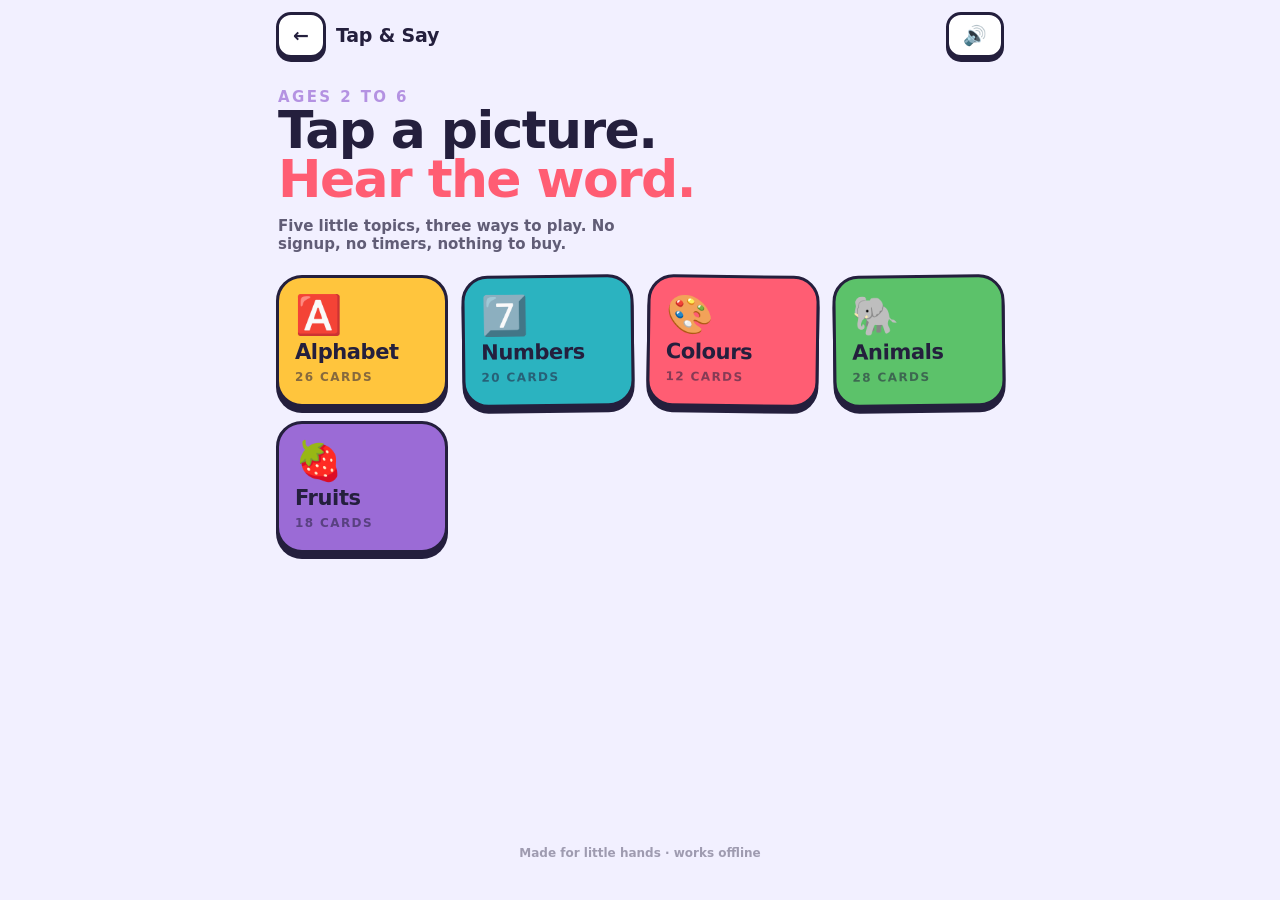
==== index.html @ 36793e50 "Initial commit via Netlify [skip ci]" ====
<!DOCTYPE html>
<html lang="en">
<head>
<meta charset="utf-8">
<meta name="viewport" content="width=device-width, initial-scale=1, viewport-fit=cover, maximum-scale=5">
<meta name="theme-color" content="#F2F0FF">
<title>Tap &amp; Say — first words for little learners</title>
<style>
:root{
  --paper:#F2F0FF;
  --ink:#241F3D;
  --marigold:#FFC53D;
  --berry:#FF5D73;
  --sea:#2BB3C0;
  --leaf:#5CC26A;
  --plum:#9B6BD6;
  --card:#FFFFFF;
  --edge:rgba(36,31,61,.14);
  --lift:0 6px 0 var(--ink);
  --lift-sm:0 4px 0 var(--ink);
  --r:22px;
  --font:ui-rounded,"SF Pro Rounded","Nunito","Varela Round",system-ui,-apple-system,"Segoe UI",Roboto,sans-serif;
}
*{box-sizing:border-box;-webkit-tap-highlight-color:transparent}
html,body{margin:0;height:100%}
body{
  background:var(--paper);
  color:var(--ink);
  font-family:var(--font);
  font-weight:700;
  overscroll-behavior-y:contain;
  -webkit-text-size-adjust:100%;
}
button{font:inherit;color:inherit;border:none;background:none;cursor:pointer;touch-action:manipulation}
:focus-visible{outline:4px solid var(--sea);outline-offset:3px;border-radius:8px}

/* ---------- shell ---------- */
.app{
  max-width:760px;margin:0 auto;
  min-height:100%;
  padding:0 16px calc(28px + env(safe-area-inset-bottom));
  display:flex;flex-direction:column;
}
.bar{
  position:sticky;top:0;z-index:20;
  display:flex;align-items:center;gap:10px;
  padding:calc(12px + env(safe-area-inset-top)) 0 12px;
  background:linear-gradient(var(--paper) 72%,rgba(242,240,255,0));
}
.bar h1{
  flex:1;margin:0;font-size:19px;letter-spacing:-.2px;font-weight:800;
  white-space:nowrap;overflow:hidden;text-overflow:ellipsis;
}
.chip{
  min-width:46px;height:46px;padding:0 14px;
  border-radius:15px;background:var(--card);
  border:3px solid var(--ink);box-shadow:var(--lift-sm);
  display:grid;place-items:center;font-size:19px;font-weight:800;
  transition:transform .08s,box-shadow .08s;
}
.chip:active{transform:translateY(4px);box-shadow:0 0 0 var(--ink)}
.chip[aria-pressed="false"]{opacity:.45}

/* ---------- home ---------- */
.hero{padding:6px 2px 22px}
.eyebrow{
  font-size:12px;letter-spacing:2.4px;text-transform:uppercase;
  font-weight:800;color:var(--plum);margin:0 0 8px;
}
.hero h2{
  margin:0;font-size:clamp(34px,10vw,52px);line-height:.95;
  letter-spacing:-1.6px;font-weight:900;
}
.hero h2 em{font-style:normal;color:var(--berry)}
.hero p{margin:12px 0 0;font-weight:600;font-size:15px;opacity:.7;max-width:34ch}

.tiles{display:grid;gap:14px;grid-template-columns:repeat(auto-fit,minmax(150px,1fr))}
.tile{
  position:relative;border-radius:26px;padding:18px 16px 16px;
  border:3px solid var(--ink);box-shadow:var(--lift);
  display:flex;flex-direction:column;gap:6px;align-items:flex-start;
  text-align:left;transition:transform .1s,box-shadow .1s;
  min-height:132px;
}
.tile:active{transform:translateY(6px);box-shadow:0 0 0 var(--ink)}
.tile .glyph{font-size:38px;line-height:1}
.tile .name{font-size:21px;font-weight:900;letter-spacing:-.4px}
.tile .count{font-size:12px;font-weight:800;letter-spacing:1.4px;text-transform:uppercase;opacity:.55}
.tile:nth-child(5n+1){background:var(--marigold)}
.tile:nth-child(5n+2){background:var(--sea)}
.tile:nth-child(5n+3){background:var(--berry)}
.tile:nth-child(5n+4){background:var(--leaf)}
.tile:nth-child(5n+5){background:var(--plum)}
.tile:nth-child(2n){transform:rotate(-.7deg)}
.tile:nth-child(3n){transform:rotate(.8deg)}
.tile:nth-child(2n):active,.tile:nth-child(3n):active{transform:translateY(6px)}

/* ---------- modes ---------- */
.modes{
  display:grid;grid-template-columns:repeat(3,1fr);gap:8px;
  background:var(--card);border:3px solid var(--ink);border-radius:19px;
  padding:6px;margin-bottom:18px;box-shadow:var(--lift-sm);
}
.mode{padding:11px 4px;border-radius:13px;font-size:15px;font-weight:800}
.mode[aria-selected="true"]{background:var(--ink);color:var(--paper)}

/* ---------- cards ---------- */
.grid{display:grid;gap:12px;grid-template-columns:repeat(auto-fill,minmax(104px,1fr))}
.card{
  background:var(--card);border:3px solid var(--ink);border-radius:var(--r);
  box-shadow:var(--lift-sm);padding:14px 8px 11px;
  display:flex;flex-direction:column;align-items:center;gap:6px;
  transition:transform .1s,box-shadow .1s;
}
.card:active{transform:translateY(4px);box-shadow:0 0 0 var(--ink)}
.card .glyph{font-size:clamp(38px,11vw,46px);line-height:1.05}
.card .label{font-size:15px;font-weight:800;letter-spacing:-.2px}
.card .sub{font-size:11px;font-weight:800;letter-spacing:1.2px;text-transform:uppercase;opacity:.5}
.swatch{width:56px;height:56px;border-radius:50%;border:3px solid var(--ink)}
.dots{display:flex;flex-wrap:wrap;gap:3px;justify-content:center;max-width:74px;min-height:12px}
.dots i{width:9px;height:9px;border-radius:50%;background:var(--berry);display:block}
.pop{animation:pop .34s ease}
@keyframes pop{0%{transform:scale(1)}40%{transform:scale(1.14)}100%{transform:scale(1)}}

/* ---------- shuffle ---------- */
.stage{display:flex;flex-direction:column;align-items:center;gap:18px;padding-top:6px}
.big{
  width:100%;max-width:380px;aspect-ratio:1/1;
  background:var(--card);border:4px solid var(--ink);border-radius:34px;
  box-shadow:0 9px 0 var(--ink);
  display:flex;flex-direction:column;align-items:center;justify-content:center;gap:10px;
  transition:transform .1s,box-shadow .1s;
}
.big:active{transform:translateY(7px);box-shadow:0 2px 0 var(--ink)}
.big .glyph{font-size:clamp(84px,30vw,140px);line-height:1}
.big .label{font-size:clamp(30px,9vw,42px);font-weight:900;letter-spacing:-1px}
.big .sub{font-size:13px;font-weight:800;letter-spacing:2px;text-transform:uppercase;opacity:.5}
.big .swatch{width:clamp(96px,28vw,140px);height:clamp(96px,28vw,140px)}
.deal{animation:deal .32s cubic-bezier(.2,.9,.3,1.2)}
@keyframes deal{0%{transform:translateY(16px) rotate(-3deg);opacity:0}100%{transform:none;opacity:1}}
.next{
  background:var(--marigold);border:3px solid var(--ink);border-radius:18px;
  box-shadow:var(--lift);padding:15px 34px;font-size:19px;font-weight:900;
  transition:transform .1s,box-shadow .1s;
}
.next:active{transform:translateY(6px);box-shadow:0 0 0 var(--ink)}

/* ---------- listen ---------- */
.prompt{
  width:100%;background:var(--ink);color:var(--paper);
  border-radius:24px;padding:20px 18px;text-align:center;margin-bottom:16px;
}
.prompt .q{font-size:13px;letter-spacing:2px;text-transform:uppercase;opacity:.6;margin:0 0 12px}
.replay{
  background:var(--marigold);color:var(--ink);border-radius:16px;
  padding:13px 26px;font-size:18px;font-weight:900;border:3px solid var(--paper);
}
.replay:active{transform:translateY(3px)}
.streak{margin:14px 0 0;font-size:14px;font-weight:800;text-align:center;opacity:.65}
.right{background:var(--leaf);animation:pop .34s ease}
.wrong{animation:shake .34s}
@keyframes shake{0%,100%{transform:none}25%{transform:translateX(-7px)}75%{transform:translateX(7px)}}

.foot{margin-top:auto;padding-top:26px;text-align:center;font-size:12px;font-weight:700;opacity:.4}
@media (prefers-reduced-motion:reduce){*{animation:none!important;transition:none!important}}
</style>
</head>
<body>
<div class="app">
  <header class="bar">
    <button class="chip" id="back" hidden aria-label="Back to topics">←</button>
    <h1 id="title">Tap &amp; Say</h1>
    <button class="chip" id="sound" aria-pressed="true" aria-label="Turn sound off">🔊</button>
  </header>
  <main id="view"></main>
  <p class="foot">Made for little hands · works offline</p>
</div>

<script>
const DATA = {
  letters:{name:"Alphabet",glyph:"🅰️",items:"A Apple 🍎,B Ball ⚽,C Cat 🐱,D Dog 🐶,E Elephant 🐘,F Fish 🐟,G Grapes 🍇,H Hat 🎩,I Igloo 🛖,J Jug 🫗,K Kite 🪁,L Lion 🦁,M Moon 🌙,N Nest 🪺,O Orange 🍊,P Pig 🐷,Q Queen 👑,R Rainbow 🌈,S Sun ☀️,T Tree 🌳,U Umbrella ☂️,V Violin 🎻,W Watermelon 🍉,X Xylophone 🎹,Y Yarn 🧶,Z Zebra 🦓".split(",").map(s=>{const[l,w,g]=s.split(" ");return{label:l,sub:w,glyph:g,say:l+", "+w}})},
  numbers:{name:"Numbers",glyph:"7️⃣",items:"one,two,three,four,five,six,seven,eight,nine,ten,eleven,twelve,thirteen,fourteen,fifteen,sixteen,seventeen,eighteen,nineteen,twenty".split(",").map((w,i)=>({label:String(i+1),sub:w,say:w,dots:i<10?i+1:0}))},
  colors:{name:"Colours",glyph:"🎨",items:[["Red","#F03E3E"],["Blue","#2F6BED"],["Yellow","#FFD43B"],["Green","#40B865"],["Orange","#FF8A28"],["Purple","#9B5DE5"],["Pink","#FF7EB6"],["Brown","#96603C"],["Black","#20202A"],["White","#FFFFFF"],["Grey","#9AA0AE"],["Gold","#D4A017"]].map(([n,c])=>({label:n,say:n,color:c}))},
  animals:{name:"Animals",glyph:"🐘",items:"Cat 🐱,Dog 🐶,Cow 🐮,Horse 🐴,Sheep 🐑,Pig 🐷,Chicken 🐔,Duck 🦆,Rabbit 🐰,Mouse 🐭,Elephant 🐘,Lion 🦁,Tiger 🐯,Monkey 🐵,Bear 🐻,Panda 🐼,Giraffe 🦒,Zebra 🦓,Frog 🐸,Turtle 🐢,Fish 🐟,Whale 🐳,Owl 🦉,Penguin 🐧,Bee 🐝,Butterfly 🦋,Snake 🐍,Fox 🦊".split(",").map(s=>{const[n,g]=s.split(" ");return{label:n,glyph:g,say:n}})},
  fruits:{name:"Fruits",glyph:"🍓",items:"Apple 🍎,Banana 🍌,Orange 🍊,Grapes 🍇,Strawberry 🍓,Watermelon 🍉,Pineapple 🍍,Mango 🥭,Peach 🍑,Pear 🍐,Cherry 🍒,Lemon 🍋,Kiwi 🥝,Coconut 🥥,Avocado 🥑,Blueberry 🫐,Tomato 🍅,Melon 🍈".split(",").map(s=>{const[n,g]=s.split(" ");return{label:n,glyph:g,say:n}})}
};
const PRAISE=["Yes!","Well done!","Great job!","That's right!","Perfect!"];

let state={cat:null,mode:"learn",item:null,options:[],streak:0,sound:true};
const view=document.getElementById("view");
const title=document.getElementById("title");
const backBtn=document.getElementById("back");
const soundBtn=document.getElementById("sound");

/* ---------- speech ---------- */
let voice=null;
function pickVoice(){
  const v=speechSynthesis.getVoices().filter(x=>x.lang.startsWith("en"));
  voice=v.find(x=>/female|samantha|karen|zira|google us/i.test(x.name))||v.find(x=>x.localService)||v[0]||null;
}
if("speechSynthesis" in window){pickVoice();speechSynthesis.onvoiceschanged=pickVoice;}
function say(text,rate){
  if(!state.sound||!("speechSynthesis" in window))return;
  speechSynthesis.cancel();
  const u=new SpeechSynthesisUtterance(text);
  u.rate=rate||.82;u.pitch=1.12;u.volume=1;
  if(voice){u.voice=voice;u.lang=voice.lang;}else{u.lang="en-US";}
  speechSynthesis.speak(u);
}
soundBtn.onclick=()=>{
  state.sound=!state.sound;
  soundBtn.setAttribute("aria-pressed",state.sound);
  soundBtn.textContent=state.sound?"🔊":"🔇";
  soundBtn.setAttribute("aria-label",state.sound?"Turn sound off":"Turn sound on");
  if(state.sound)say("Sound on");else speechSynthesis.cancel();
};
backBtn.onclick=()=>{state.cat=null;state.mode="learn";render();};

/* ---------- card builders ---------- */
function face(item,big){
  if(item.color){
    return '<span class="swatch" style="background:'+item.color+'"></span>';
  }
  if(item.dots!==undefined){
    let d='<span class="glyph">'+item.label+'</span>';
    if(item.dots)d+='<span class="dots">'+'<i></i>'.repeat(item.dots)+'</span>';
    return d;
  }
  return '<span class="glyph">'+item.glyph+'</span>'+(big?'':'');
}
function cardHTML(item,i,cls){
  return '<button class="card '+(cls||'')+'" data-i="'+i+'" aria-label="'+item.say+'">'+
    face(item)+
    '<span class="label">'+item.label+'</span>'+
    (item.sub?'<span class="sub">'+item.sub+'</span>':'')+
  '</button>';
}
const rand=n=>Math.floor(Math.random()*n);
const shuffle=a=>a.map(v=>[Math.random(),v]).sort((x,y)=>x[0]-y[0]).map(p=>p[1]);

/* ---------- views ---------- */
function render(){
  if(!state.cat)return home();
  const cat=DATA[state.cat];
  title.textContent=cat.name;
  backBtn.hidden=false;
  let html='<div class="modes" role="tablist">';
  [["learn","Learn"],["shuffle","Shuffle"],["listen","Listen"]].forEach(([k,l])=>{
    html+='<button class="mode" role="tab" data-mode="'+k+'" aria-selected="'+(state.mode===k)+'">'+l+'</button>';
  });
  html+='</div><div id="panel"></div>';
  view.innerHTML=html;
  view.querySelectorAll(".mode").forEach(b=>b.onclick=()=>{state.mode=b.dataset.mode;render();});
  ({learn:learnView,shuffle:shuffleView,listen:listenView})[state.mode]();
}

function home(){
  title.textContent="Tap & Say";
  backBtn.hidden=true;
  let html='<section class="hero"><p class="eyebrow">Ages 2 to 6</p>'+
    '<h2>Tap a picture.<br><em>Hear the word.</em></h2>'+
    '<p>Five little topics, three ways to play. No signup, no timers, nothing to buy.</p></section>'+
    '<div class="tiles">';
  Object.keys(DATA).forEach(k=>{
    const c=DATA[k];
    html+='<button class="tile" data-cat="'+k+'"><span class="glyph">'+c.glyph+'</span>'+
      '<span class="name">'+c.name+'</span>'+
      '<span class="count">'+c.items.length+' cards</span></button>';
  });
  view.innerHTML=html+'</div>';
  view.querySelectorAll(".tile").forEach(b=>b.onclick=()=>{
    state.cat=b.dataset.cat;state.mode="learn";state.streak=0;
    say(DATA[state.cat].name);render();
  });
}

function learnView(){
  const items=DATA[state.cat].items;
  const p=document.getElementById("panel");
  p.innerHTML='<div class="grid">'+items.map((it,i)=>cardHTML(it,i)).join("")+'</div>';
  p.querySelectorAll(".card").forEach(b=>b.onclick=()=>{
    const it=items[b.dataset.i];
    say(it.say);
    b.classList.remove("pop");void b.offsetWidth;b.classList.add("pop");
  });
}

function shuffleView(){
  const items=DATA[state.cat].items;
  const p=document.getElementById("panel");
  p.innerHTML='<div class="stage"><button class="big" id="bigcard"></button>'+
    '<button class="next" id="nextbtn">Next →</button></div>';
  const card=document.getElementById("bigcard");
  function draw(speak){
    let it;do{it=items[rand(items.length)]}while(items.length>1&&it===state.item);
    state.item=it;
    card.innerHTML=face(it,true)+'<span class="label">'+it.label+'</span>'+
      (it.sub?'<span class="sub">'+it.sub+'</span>':'');
    card.setAttribute("aria-label",it.say);
    card.classList.remove("deal");void card.offsetWidth;card.classList.add("deal");
    if(speak)say(it.say);
  }
  card.onclick=()=>say(state.item.say);
  document.getElementById("nextbtn").onclick=()=>draw(true);
  draw(false);
}

function listenView(){
  const items=DATA[state.cat].items;
  const p=document.getElementById("panel");
  p.innerHTML='<div class="prompt"><p class="q">Which one is it?</p>'+
    '<button class="replay" id="replay">🔊 Say it again</button></div>'+
    '<div class="grid" id="opts"></div>'+
    '<p class="streak" id="streak"></p>';
  const opts=document.getElementById("opts");
  const streakEl=document.getElementById("streak");
  let target=null,locked=false;

  function round(){
    locked=false;
    const pool=shuffle(items.slice()).slice(0,Math.min(4,items.length));
    target=pool[rand(pool.length)];
    opts.innerHTML=pool.map((it,i)=>cardHTML(it,i)).join("");
    opts.querySelectorAll(".card").forEach((b,i)=>b.onclick=()=>choose(pool[i],b));
    streakEl.textContent=state.streak?"⭐ "+state.streak+" in a row":"";
    setTimeout(()=>say(target.say),260);
  }
  function choose(it,btn){
    if(locked)return;
    if(it===target){
      locked=true;state.streak++;
      btn.classList.add("right");
      say(PRAISE[rand(PRAISE.length)],1);
      setTimeout(round,1100);
    }else{
      state.streak=0;streakEl.textContent="";
      btn.classList.remove("wrong");void btn.offsetWidth;btn.classList.add("wrong");
      setTimeout(()=>say(target.say),340);
    }
  }
  document.getElementById("replay").onclick=()=>say(target.say);
  round();
}

render();
</script>
</body>
</html>
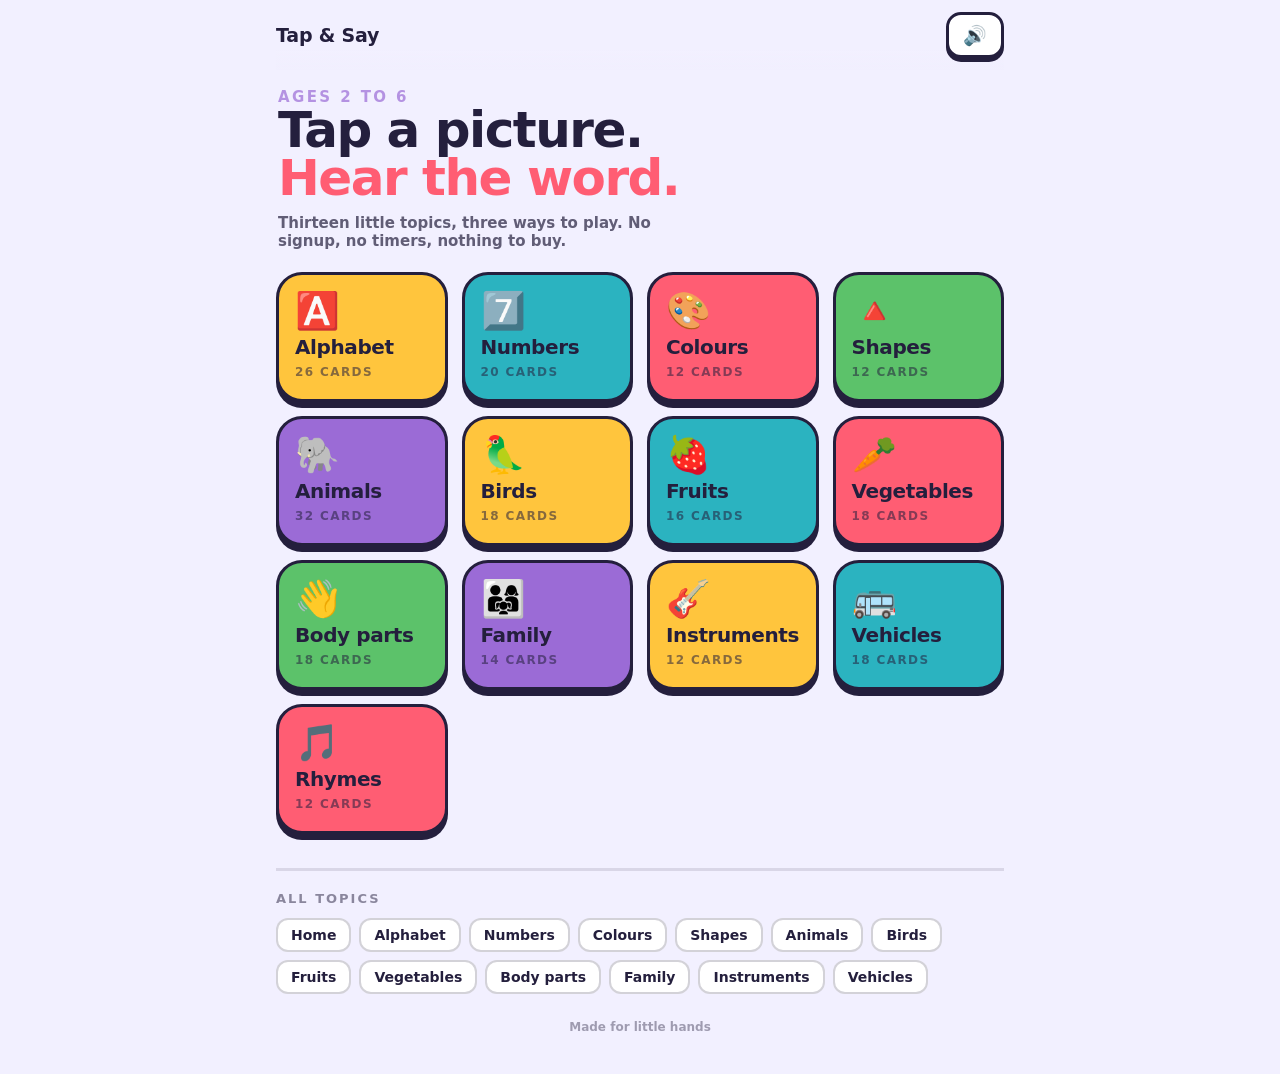
==== commit c6034880: "Rhymes hidden" ====
--- a/index.html
+++ b/index.html
@@ -4,345 +4,37 @@
 <meta charset="utf-8">
 <meta name="viewport" content="width=device-width, initial-scale=1, viewport-fit=cover, maximum-scale=5">
 <meta name="theme-color" content="#F2F0FF">
-<title>Tap &amp; Say — first words for little learners</title>
-<style>
-:root{
-  --paper:#F2F0FF;
-  --ink:#241F3D;
-  --marigold:#FFC53D;
-  --berry:#FF5D73;
-  --sea:#2BB3C0;
-  --leaf:#5CC26A;
-  --plum:#9B6BD6;
-  --card:#FFFFFF;
-  --edge:rgba(36,31,61,.14);
-  --lift:0 6px 0 var(--ink);
-  --lift-sm:0 4px 0 var(--ink);
-  --r:22px;
-  --font:ui-rounded,"SF Pro Rounded","Nunito","Varela Round",system-ui,-apple-system,"Segoe UI",Roboto,sans-serif;
-}
-*{box-sizing:border-box;-webkit-tap-highlight-color:transparent}
-html,body{margin:0;height:100%}
-body{
-  background:var(--paper);
-  color:var(--ink);
-  font-family:var(--font);
-  font-weight:700;
-  overscroll-behavior-y:contain;
-  -webkit-text-size-adjust:100%;
-}
-button{font:inherit;color:inherit;border:none;background:none;cursor:pointer;touch-action:manipulation}
-:focus-visible{outline:4px solid var(--sea);outline-offset:3px;border-radius:8px}
-
-/* ---------- shell ---------- */
-.app{
-  max-width:760px;margin:0 auto;
-  min-height:100%;
-  padding:0 16px calc(28px + env(safe-area-inset-bottom));
-  display:flex;flex-direction:column;
-}
-.bar{
-  position:sticky;top:0;z-index:20;
-  display:flex;align-items:center;gap:10px;
-  padding:calc(12px + env(safe-area-inset-top)) 0 12px;
-  background:linear-gradient(var(--paper) 72%,rgba(242,240,255,0));
-}
-.bar h1{
-  flex:1;margin:0;font-size:19px;letter-spacing:-.2px;font-weight:800;
-  white-space:nowrap;overflow:hidden;text-overflow:ellipsis;
-}
-.chip{
-  min-width:46px;height:46px;padding:0 14px;
-  border-radius:15px;background:var(--card);
-  border:3px solid var(--ink);box-shadow:var(--lift-sm);
-  display:grid;place-items:center;font-size:19px;font-weight:800;
-  transition:transform .08s,box-shadow .08s;
-}
-.chip:active{transform:translateY(4px);box-shadow:0 0 0 var(--ink)}
-.chip[aria-pressed="false"]{opacity:.45}
-
-/* ---------- home ---------- */
-.hero{padding:6px 2px 22px}
-.eyebrow{
-  font-size:12px;letter-spacing:2.4px;text-transform:uppercase;
-  font-weight:800;color:var(--plum);margin:0 0 8px;
-}
-.hero h2{
-  margin:0;font-size:clamp(34px,10vw,52px);line-height:.95;
-  letter-spacing:-1.6px;font-weight:900;
-}
-.hero h2 em{font-style:normal;color:var(--berry)}
-.hero p{margin:12px 0 0;font-weight:600;font-size:15px;opacity:.7;max-width:34ch}
-
-.tiles{display:grid;gap:14px;grid-template-columns:repeat(auto-fit,minmax(150px,1fr))}
-.tile{
-  position:relative;border-radius:26px;padding:18px 16px 16px;
-  border:3px solid var(--ink);box-shadow:var(--lift);
-  display:flex;flex-direction:column;gap:6px;align-items:flex-start;
-  text-align:left;transition:transform .1s,box-shadow .1s;
-  min-height:132px;
-}
-.tile:active{transform:translateY(6px);box-shadow:0 0 0 var(--ink)}
-.tile .glyph{font-size:38px;line-height:1}
-.tile .name{font-size:21px;font-weight:900;letter-spacing:-.4px}
-.tile .count{font-size:12px;font-weight:800;letter-spacing:1.4px;text-transform:uppercase;opacity:.55}
-.tile:nth-child(5n+1){background:var(--marigold)}
-.tile:nth-child(5n+2){background:var(--sea)}
-.tile:nth-child(5n+3){background:var(--berry)}
-.tile:nth-child(5n+4){background:var(--leaf)}
-.tile:nth-child(5n+5){background:var(--plum)}
-.tile:nth-child(2n){transform:rotate(-.7deg)}
-.tile:nth-child(3n){transform:rotate(.8deg)}
-.tile:nth-child(2n):active,.tile:nth-child(3n):active{transform:translateY(6px)}
-
-/* ---------- modes ---------- */
-.modes{
-  display:grid;grid-template-columns:repeat(3,1fr);gap:8px;
-  background:var(--card);border:3px solid var(--ink);border-radius:19px;
-  padding:6px;margin-bottom:18px;box-shadow:var(--lift-sm);
-}
-.mode{padding:11px 4px;border-radius:13px;font-size:15px;font-weight:800}
-.mode[aria-selected="true"]{background:var(--ink);color:var(--paper)}
-
-/* ---------- cards ---------- */
-.grid{display:grid;gap:12px;grid-template-columns:repeat(auto-fill,minmax(104px,1fr))}
-.card{
-  background:var(--card);border:3px solid var(--ink);border-radius:var(--r);
-  box-shadow:var(--lift-sm);padding:14px 8px 11px;
-  display:flex;flex-direction:column;align-items:center;gap:6px;
-  transition:transform .1s,box-shadow .1s;
-}
-.card:active{transform:translateY(4px);box-shadow:0 0 0 var(--ink)}
-.card .glyph{font-size:clamp(38px,11vw,46px);line-height:1.05}
-.card .label{font-size:15px;font-weight:800;letter-spacing:-.2px}
-.card .sub{font-size:11px;font-weight:800;letter-spacing:1.2px;text-transform:uppercase;opacity:.5}
-.swatch{width:56px;height:56px;border-radius:50%;border:3px solid var(--ink)}
-.dots{display:flex;flex-wrap:wrap;gap:3px;justify-content:center;max-width:74px;min-height:12px}
-.dots i{width:9px;height:9px;border-radius:50%;background:var(--berry);display:block}
-.pop{animation:pop .34s ease}
-@keyframes pop{0%{transform:scale(1)}40%{transform:scale(1.14)}100%{transform:scale(1)}}
-
-/* ---------- shuffle ---------- */
-.stage{display:flex;flex-direction:column;align-items:center;gap:18px;padding-top:6px}
-.big{
-  width:100%;max-width:380px;aspect-ratio:1/1;
-  background:var(--card);border:4px solid var(--ink);border-radius:34px;
-  box-shadow:0 9px 0 var(--ink);
-  display:flex;flex-direction:column;align-items:center;justify-content:center;gap:10px;
-  transition:transform .1s,box-shadow .1s;
-}
-.big:active{transform:translateY(7px);box-shadow:0 2px 0 var(--ink)}
-.big .glyph{font-size:clamp(84px,30vw,140px);line-height:1}
-.big .label{font-size:clamp(30px,9vw,42px);font-weight:900;letter-spacing:-1px}
-.big .sub{font-size:13px;font-weight:800;letter-spacing:2px;text-transform:uppercase;opacity:.5}
-.big .swatch{width:clamp(96px,28vw,140px);height:clamp(96px,28vw,140px)}
-.deal{animation:deal .32s cubic-bezier(.2,.9,.3,1.2)}
-@keyframes deal{0%{transform:translateY(16px) rotate(-3deg);opacity:0}100%{transform:none;opacity:1}}
-.next{
-  background:var(--marigold);border:3px solid var(--ink);border-radius:18px;
-  box-shadow:var(--lift);padding:15px 34px;font-size:19px;font-weight:900;
-  transition:transform .1s,box-shadow .1s;
-}
-.next:active{transform:translateY(6px);box-shadow:0 0 0 var(--ink)}
-
-/* ---------- listen ---------- */
-.prompt{
-  width:100%;background:var(--ink);color:var(--paper);
-  border-radius:24px;padding:20px 18px;text-align:center;margin-bottom:16px;
-}
-.prompt .q{font-size:13px;letter-spacing:2px;text-transform:uppercase;opacity:.6;margin:0 0 12px}
-.replay{
-  background:var(--marigold);color:var(--ink);border-radius:16px;
-  padding:13px 26px;font-size:18px;font-weight:900;border:3px solid var(--paper);
-}
-.replay:active{transform:translateY(3px)}
-.streak{margin:14px 0 0;font-size:14px;font-weight:800;text-align:center;opacity:.65}
-.right{background:var(--leaf);animation:pop .34s ease}
-.wrong{animation:shake .34s}
-@keyframes shake{0%,100%{transform:none}25%{transform:translateX(-7px)}75%{transform:translateX(7px)}}
-
-.foot{margin-top:auto;padding-top:26px;text-align:center;font-size:12px;font-weight:700;opacity:.4}
-@media (prefers-reduced-motion:reduce){*{animation:none!important;transition:none!important}}
-</style>
+<title>Tap & Say — Free picture flashcards for toddlers and preschoolers</title>
+<meta name="description" content="Free picture flashcards for toddlers. Tap a picture to hear the word: alphabet, numbers, colours, shapes, animals, fruits and more. No ads, no signup, works offline.">
+<link rel="canonical" href="https://taptolearn.netlify.app/">
+<meta property="og:type" content="website">
+<meta property="og:site_name" content="Tap & Say">
+<meta property="og:title" content="Tap & Say — Free picture flashcards for toddlers and preschoolers">
+<meta property="og:description" content="Free picture flashcards for toddlers. Tap a picture to hear the word: alphabet, numbers, colours, shapes, animals, fruits and more. No ads, no signup, works offline.">
+<meta property="og:url" content="https://taptolearn.netlify.app/">
+<meta property="og:image" content="https://taptolearn.netlify.app/og-image.png">
+<meta name="twitter:card" content="summary_large_image">
+<link rel="icon" href="/favicon.svg" type="image/svg+xml">
+<link rel="icon" href="/favicon.ico" sizes="32x32">
+<link rel="apple-touch-icon" href="/apple-touch-icon.png">
+<link rel="manifest" href="/manifest.webmanifest">
+<link rel="stylesheet" href="/assets/style.css">
+<script src="/assets/app.js" defer></script>
+<script type="application/ld+json">{"@context":"https://schema.org","@type":"WebSite","name":"Tap & Say","url":"https://taptolearn.netlify.app/","description":"Free picture flashcards for toddlers and preschoolers","inLanguage":"en","audience":{"@type":"EducationalAudience","educationalRole":"student"}}</script>
 </head>
 <body>
 <div class="app">
-  <header class="bar">
-    <button class="chip" id="back" hidden aria-label="Back to topics">←</button>
-    <h1 id="title">Tap &amp; Say</h1>
-    <button class="chip" id="sound" aria-pressed="true" aria-label="Turn sound off">🔊</button>
-  </header>
-  <main id="view"></main>
-  <p class="foot">Made for little hands · works offline</p>
+<header class="bar"><p class="t">Tap & Say</p><button class="chip" id="sound" aria-pressed="true" aria-label="Turn sound off">🔊</button></header>
+<main id="view">
+  <section class="hero">
+    <p class="eyebrow">Ages 2 to 6</p>
+    <h1>Tap a picture.<br><em>Hear the word.</em></h1>
+    <p>Thirteen little topics, three ways to play. No signup, no timers, nothing to buy.</p>
+  </section>
+  <div class="tiles" id="tiles"></div>
+<nav class="topics-foot"><h2>All topics</h2><ul><li><a href="/">Home</a></li><li><a href="/alphabet/">Alphabet</a></li><li><a href="/numbers/">Numbers</a></li><li><a href="/colours/">Colours</a></li><li><a href="/shapes/">Shapes</a></li><li><a href="/animals/">Animals</a></li><li><a href="/birds/">Birds</a></li><li><a href="/fruits/">Fruits</a></li><li><a href="/vegetables/">Vegetables</a></li><li><a href="/body/">Body parts</a></li><li><a href="/family/">Family</a></li><li><a href="/instruments/">Instruments</a></li><li><a href="/vehicles/">Vehicles</a></li></ul></nav>
+</main>
+<p class="foot">Made for little hands</p>
 </div>
-
-<script>
-const DATA = {
-  letters:{name:"Alphabet",glyph:"🅰️",items:"A Apple 🍎,B Ball ⚽,C Cat 🐱,D Dog 🐶,E Elephant 🐘,F Fish 🐟,G Grapes 🍇,H Hat 🎩,I Igloo 🛖,J Jug 🫗,K Kite 🪁,L Lion 🦁,M Moon 🌙,N Nest 🪺,O Orange 🍊,P Pig 🐷,Q Queen 👑,R Rainbow 🌈,S Sun ☀️,T Tree 🌳,U Umbrella ☂️,V Violin 🎻,W Watermelon 🍉,X Xylophone 🎹,Y Yarn 🧶,Z Zebra 🦓".split(",").map(s=>{const[l,w,g]=s.split(" ");return{label:l,sub:w,glyph:g,say:l+", "+w}})},
-  numbers:{name:"Numbers",glyph:"7️⃣",items:"one,two,three,four,five,six,seven,eight,nine,ten,eleven,twelve,thirteen,fourteen,fifteen,sixteen,seventeen,eighteen,nineteen,twenty".split(",").map((w,i)=>({label:String(i+1),sub:w,say:w,dots:i<10?i+1:0}))},
-  colors:{name:"Colours",glyph:"🎨",items:[["Red","#F03E3E"],["Blue","#2F6BED"],["Yellow","#FFD43B"],["Green","#40B865"],["Orange","#FF8A28"],["Purple","#9B5DE5"],["Pink","#FF7EB6"],["Brown","#96603C"],["Black","#20202A"],["White","#FFFFFF"],["Grey","#9AA0AE"],["Gold","#D4A017"]].map(([n,c])=>({label:n,say:n,color:c}))},
-  animals:{name:"Animals",glyph:"🐘",items:"Cat 🐱,Dog 🐶,Cow 🐮,Horse 🐴,Sheep 🐑,Pig 🐷,Chicken 🐔,Duck 🦆,Rabbit 🐰,Mouse 🐭,Elephant 🐘,Lion 🦁,Tiger 🐯,Monkey 🐵,Bear 🐻,Panda 🐼,Giraffe 🦒,Zebra 🦓,Frog 🐸,Turtle 🐢,Fish 🐟,Whale 🐳,Owl 🦉,Penguin 🐧,Bee 🐝,Butterfly 🦋,Snake 🐍,Fox 🦊".split(",").map(s=>{const[n,g]=s.split(" ");return{label:n,glyph:g,say:n}})},
-  fruits:{name:"Fruits",glyph:"🍓",items:"Apple 🍎,Banana 🍌,Orange 🍊,Grapes 🍇,Strawberry 🍓,Watermelon 🍉,Pineapple 🍍,Mango 🥭,Peach 🍑,Pear 🍐,Cherry 🍒,Lemon 🍋,Kiwi 🥝,Coconut 🥥,Avocado 🥑,Blueberry 🫐,Tomato 🍅,Melon 🍈".split(",").map(s=>{const[n,g]=s.split(" ");return{label:n,glyph:g,say:n}})}
-};
-const PRAISE=["Yes!","Well done!","Great job!","That's right!","Perfect!"];
-
-let state={cat:null,mode:"learn",item:null,options:[],streak:0,sound:true};
-const view=document.getElementById("view");
-const title=document.getElementById("title");
-const backBtn=document.getElementById("back");
-const soundBtn=document.getElementById("sound");
-
-/* ---------- speech ---------- */
-let voice=null;
-function pickVoice(){
-  const v=speechSynthesis.getVoices().filter(x=>x.lang.startsWith("en"));
-  voice=v.find(x=>/female|samantha|karen|zira|google us/i.test(x.name))||v.find(x=>x.localService)||v[0]||null;
-}
-if("speechSynthesis" in window){pickVoice();speechSynthesis.onvoiceschanged=pickVoice;}
-function say(text,rate){
-  if(!state.sound||!("speechSynthesis" in window))return;
-  speechSynthesis.cancel();
-  const u=new SpeechSynthesisUtterance(text);
-  u.rate=rate||.82;u.pitch=1.12;u.volume=1;
-  if(voice){u.voice=voice;u.lang=voice.lang;}else{u.lang="en-US";}
-  speechSynthesis.speak(u);
-}
-soundBtn.onclick=()=>{
-  state.sound=!state.sound;
-  soundBtn.setAttribute("aria-pressed",state.sound);
-  soundBtn.textContent=state.sound?"🔊":"🔇";
-  soundBtn.setAttribute("aria-label",state.sound?"Turn sound off":"Turn sound on");
-  if(state.sound)say("Sound on");else speechSynthesis.cancel();
-};
-backBtn.onclick=()=>{state.cat=null;state.mode="learn";render();};
-
-/* ---------- card builders ---------- */
-function face(item,big){
-  if(item.color){
-    return '<span class="swatch" style="background:'+item.color+'"></span>';
-  }
-  if(item.dots!==undefined){
-    let d='<span class="glyph">'+item.label+'</span>';
-    if(item.dots)d+='<span class="dots">'+'<i></i>'.repeat(item.dots)+'</span>';
-    return d;
-  }
-  return '<span class="glyph">'+item.glyph+'</span>'+(big?'':'');
-}
-function cardHTML(item,i,cls){
-  return '<button class="card '+(cls||'')+'" data-i="'+i+'" aria-label="'+item.say+'">'+
-    face(item)+
-    '<span class="label">'+item.label+'</span>'+
-    (item.sub?'<span class="sub">'+item.sub+'</span>':'')+
-  '</button>';
-}
-const rand=n=>Math.floor(Math.random()*n);
-const shuffle=a=>a.map(v=>[Math.random(),v]).sort((x,y)=>x[0]-y[0]).map(p=>p[1]);
-
-/* ---------- views ---------- */
-function render(){
-  if(!state.cat)return home();
-  const cat=DATA[state.cat];
-  title.textContent=cat.name;
-  backBtn.hidden=false;
-  let html='<div class="modes" role="tablist">';
-  [["learn","Learn"],["shuffle","Shuffle"],["listen","Listen"]].forEach(([k,l])=>{
-    html+='<button class="mode" role="tab" data-mode="'+k+'" aria-selected="'+(state.mode===k)+'">'+l+'</button>';
-  });
-  html+='</div><div id="panel"></div>';
-  view.innerHTML=html;
-  view.querySelectorAll(".mode").forEach(b=>b.onclick=()=>{state.mode=b.dataset.mode;render();});
-  ({learn:learnView,shuffle:shuffleView,listen:listenView})[state.mode]();
-}
-
-function home(){
-  title.textContent="Tap & Say";
-  backBtn.hidden=true;
-  let html='<section class="hero"><p class="eyebrow">Ages 2 to 6</p>'+
-    '<h2>Tap a picture.<br><em>Hear the word.</em></h2>'+
-    '<p>Five little topics, three ways to play. No signup, no timers, nothing to buy.</p></section>'+
-    '<div class="tiles">';
-  Object.keys(DATA).forEach(k=>{
-    const c=DATA[k];
-    html+='<button class="tile" data-cat="'+k+'"><span class="glyph">'+c.glyph+'</span>'+
-      '<span class="name">'+c.name+'</span>'+
-      '<span class="count">'+c.items.length+' cards</span></button>';
-  });
-  view.innerHTML=html+'</div>';
-  view.querySelectorAll(".tile").forEach(b=>b.onclick=()=>{
-    state.cat=b.dataset.cat;state.mode="learn";state.streak=0;
-    say(DATA[state.cat].name);render();
-  });
-}
-
-function learnView(){
-  const items=DATA[state.cat].items;
-  const p=document.getElementById("panel");
-  p.innerHTML='<div class="grid">'+items.map((it,i)=>cardHTML(it,i)).join("")+'</div>';
-  p.querySelectorAll(".card").forEach(b=>b.onclick=()=>{
-    const it=items[b.dataset.i];
-    say(it.say);
-    b.classList.remove("pop");void b.offsetWidth;b.classList.add("pop");
-  });
-}
-
-function shuffleView(){
-  const items=DATA[state.cat].items;
-  const p=document.getElementById("panel");
-  p.innerHTML='<div class="stage"><button class="big" id="bigcard"></button>'+
-    '<button class="next" id="nextbtn">Next →</button></div>';
-  const card=document.getElementById("bigcard");
-  function draw(speak){
-    let it;do{it=items[rand(items.length)]}while(items.length>1&&it===state.item);
-    state.item=it;
-    card.innerHTML=face(it,true)+'<span class="label">'+it.label+'</span>'+
-      (it.sub?'<span class="sub">'+it.sub+'</span>':'');
-    card.setAttribute("aria-label",it.say);
-    card.classList.remove("deal");void card.offsetWidth;card.classList.add("deal");
-    if(speak)say(it.say);
-  }
-  card.onclick=()=>say(state.item.say);
-  document.getElementById("nextbtn").onclick=()=>draw(true);
-  draw(false);
-}
-
-function listenView(){
-  const items=DATA[state.cat].items;
-  const p=document.getElementById("panel");
-  p.innerHTML='<div class="prompt"><p class="q">Which one is it?</p>'+
-    '<button class="replay" id="replay">🔊 Say it again</button></div>'+
-    '<div class="grid" id="opts"></div>'+
-    '<p class="streak" id="streak"></p>';
-  const opts=document.getElementById("opts");
-  const streakEl=document.getElementById("streak");
-  let target=null,locked=false;
-
-  function round(){
-    locked=false;
-    const pool=shuffle(items.slice()).slice(0,Math.min(4,items.length));
-    target=pool[rand(pool.length)];
-    opts.innerHTML=pool.map((it,i)=>cardHTML(it,i)).join("");
-    opts.querySelectorAll(".card").forEach((b,i)=>b.onclick=()=>choose(pool[i],b));
-    streakEl.textContent=state.streak?"⭐ "+state.streak+" in a row":"";
-    setTimeout(()=>say(target.say),260);
-  }
-  function choose(it,btn){
-    if(locked)return;
-    if(it===target){
-      locked=true;state.streak++;
-      btn.classList.add("right");
-      say(PRAISE[rand(PRAISE.length)],1);
-      setTimeout(round,1100);
-    }else{
-      state.streak=0;streakEl.textContent="";
-      btn.classList.remove("wrong");void btn.offsetWidth;btn.classList.add("wrong");
-      setTimeout(()=>say(target.say),340);
-    }
-  }
-  document.getElementById("replay").onclick=()=>say(target.say);
-  round();
-}
-
-render();
-</script>
 </body>
 </html>
--- a/assets/style.css
+++ b/assets/style.css
@@ -0,0 +1,134 @@
+:root{
+  --paper:#F2F0FF;
+  --ink:#241F3D;
+  --marigold:#FFC53D;
+  --berry:#FF5D73;
+  --sea:#2BB3C0;
+  --leaf:#5CC26A;
+  --plum:#9B6BD6;
+  --card:#FFFFFF;
+  --lift:0 6px 0 var(--ink);
+  --lift-sm:0 4px 0 var(--ink);
+  --r:22px;
+  --font:ui-rounded,"SF Pro Rounded","Nunito","Varela Round",system-ui,-apple-system,"Segoe UI",Roboto,sans-serif;
+}
+*{box-sizing:border-box;-webkit-tap-highlight-color:transparent}
+html,body{margin:0;height:100%}
+body{
+  background:var(--paper);color:var(--ink);font-family:var(--font);font-weight:700;
+  overscroll-behavior-y:contain;-webkit-text-size-adjust:100%;
+}
+button{font:inherit;color:inherit;border:none;background:none;cursor:pointer;touch-action:manipulation}
+a{color:inherit;text-decoration:none}
+:focus-visible{outline:4px solid var(--sea);outline-offset:3px;border-radius:8px}
+.sr{position:absolute;width:1px;height:1px;overflow:hidden;clip:rect(0 0 0 0);white-space:nowrap}
+
+.app{max-width:760px;margin:0 auto;min-height:100%;
+  padding:0 16px calc(28px + env(safe-area-inset-bottom));display:flex;flex-direction:column}
+.bar{position:sticky;top:0;z-index:20;display:flex;align-items:center;gap:10px;
+  padding:calc(12px + env(safe-area-inset-top)) 0 12px;
+  background:linear-gradient(var(--paper) 72%,rgba(242,240,255,0))}
+.bar .t{flex:1;margin:0;font-size:19px;letter-spacing:-.2px;font-weight:800;
+  white-space:nowrap;overflow:hidden;text-overflow:ellipsis}
+.chip{min-width:46px;height:46px;padding:0 14px;border-radius:15px;background:var(--card);
+  border:3px solid var(--ink);box-shadow:var(--lift-sm);display:grid;place-items:center;
+  font-size:19px;font-weight:800;transition:transform .08s,box-shadow .08s}
+.chip:active{transform:translateY(4px);box-shadow:0 0 0 var(--ink)}
+.chip[aria-pressed="false"]{opacity:.45}
+
+.hero{padding:6px 2px 22px}
+.eyebrow{font-size:12px;letter-spacing:2.4px;text-transform:uppercase;font-weight:800;
+  color:var(--plum);margin:0 0 8px}
+.hero h1{margin:0;font-size:clamp(32px,9vw,50px);line-height:.96;letter-spacing:-1.5px;font-weight:900}
+.hero h1 em{font-style:normal;color:var(--berry)}
+.hero p{margin:12px 0 0;font-weight:600;font-size:15px;opacity:.7;max-width:36ch}
+
+.tiles{display:grid;gap:14px;grid-template-columns:repeat(auto-fit,minmax(148px,1fr))}
+.tile{position:relative;border-radius:26px;padding:18px 16px 16px;border:3px solid var(--ink);
+  box-shadow:var(--lift);display:flex;flex-direction:column;gap:6px;align-items:flex-start;
+  text-align:left;transition:transform .1s,box-shadow .1s;min-height:130px}
+.tile:active{transform:translateY(6px);box-shadow:0 0 0 var(--ink)}
+.tile .glyph{font-size:36px;line-height:1}
+.tile .name{font-size:20px;font-weight:900;letter-spacing:-.4px}
+.tile .count{font-size:12px;font-weight:800;letter-spacing:1.4px;text-transform:uppercase;opacity:.55}
+.tile:nth-child(5n+1){background:var(--marigold)}
+.tile:nth-child(5n+2){background:var(--sea)}
+.tile:nth-child(5n+3){background:var(--berry)}
+.tile:nth-child(5n+4){background:var(--leaf)}
+.tile:nth-child(5n+5){background:var(--plum)}
+
+.modes{display:grid;grid-template-columns:repeat(auto-fit,minmax(88px,1fr));gap:8px;
+  background:var(--card);border:3px solid var(--ink);border-radius:19px;padding:6px;
+  margin-bottom:18px;box-shadow:var(--lift-sm)}
+.mode{padding:11px 4px;border-radius:13px;font-size:15px;font-weight:800}
+.mode[aria-selected="true"]{background:var(--ink);color:var(--paper)}
+
+.grid{display:grid;gap:12px;grid-template-columns:repeat(auto-fill,minmax(104px,1fr))}
+.card{background:var(--card);border:3px solid var(--ink);border-radius:var(--r);
+  box-shadow:var(--lift-sm);padding:14px 8px 11px;display:flex;flex-direction:column;
+  align-items:center;gap:6px;transition:transform .1s,box-shadow .1s;min-height:118px;
+  justify-content:center}
+.card:active{transform:translateY(4px);box-shadow:0 0 0 var(--ink)}
+.card .glyph{font-size:clamp(36px,10vw,44px);line-height:1.05}
+.card .label{font-size:15px;font-weight:800;letter-spacing:-.2px;text-align:center}
+.card .sub{font-size:11px;font-weight:800;letter-spacing:1.2px;text-transform:uppercase;opacity:.5}
+.swatch{width:54px;height:54px;border-radius:50%;border:3px solid var(--ink)}
+.dots{display:flex;flex-wrap:wrap;gap:3px;justify-content:center;max-width:74px;min-height:11px}
+.dots i{width:9px;height:9px;border-radius:50%;background:var(--berry);display:block}
+.shape{width:54px;height:54px;display:block}
+.shape *{fill:var(--berry);stroke:var(--ink);stroke-width:5;vector-effect:non-scaling-stroke}
+.pop{animation:pop .34s ease}
+@keyframes pop{0%{transform:scale(1)}40%{transform:scale(1.14)}100%{transform:scale(1)}}
+
+.stage{display:flex;flex-direction:column;align-items:center;gap:18px;padding-top:6px}
+.big{width:100%;max-width:380px;aspect-ratio:1/1;background:var(--card);border:4px solid var(--ink);
+  border-radius:34px;box-shadow:0 9px 0 var(--ink);display:flex;flex-direction:column;
+  align-items:center;justify-content:center;gap:10px;transition:transform .1s,box-shadow .1s}
+.big:active{transform:translateY(7px);box-shadow:0 2px 0 var(--ink)}
+.big .glyph{font-size:clamp(78px,28vw,132px);line-height:1}
+.big .label{font-size:clamp(26px,8vw,40px);font-weight:900;letter-spacing:-1px;text-align:center;
+  padding:0 12px}
+.big .sub{font-size:13px;font-weight:800;letter-spacing:2px;text-transform:uppercase;opacity:.5}
+.big .swatch,.big .shape{width:clamp(96px,28vw,140px);height:clamp(96px,28vw,140px)}
+.big .dots{max-width:180px}
+.big .dots i{width:15px;height:15px}
+.deal{animation:deal .32s cubic-bezier(.2,.9,.3,1.2)}
+@keyframes deal{0%{transform:translateY(16px) rotate(-3deg);opacity:0}100%{transform:none;opacity:1}}
+.next{background:var(--marigold);border:3px solid var(--ink);border-radius:18px;box-shadow:var(--lift);
+  padding:15px 34px;font-size:19px;font-weight:900;transition:transform .1s,box-shadow .1s}
+.next:active{transform:translateY(6px);box-shadow:0 0 0 var(--ink)}
+
+.prompt{width:100%;background:var(--ink);color:var(--paper);border-radius:24px;padding:20px 18px;
+  text-align:center;margin-bottom:16px}
+.prompt .q{font-size:13px;letter-spacing:2px;text-transform:uppercase;opacity:.6;margin:0 0 12px}
+.replay{background:var(--marigold);color:var(--ink);border-radius:16px;padding:13px 26px;
+  font-size:18px;font-weight:900;border:3px solid var(--paper)}
+.replay:active{transform:translateY(3px)}
+.streak{margin:14px 0 0;font-size:14px;font-weight:800;text-align:center;opacity:.65}
+.right{background:var(--leaf);animation:pop .34s ease}
+.wrong{animation:shake .34s}
+@keyframes shake{0%,100%{transform:none}25%{transform:translateX(-7px)}75%{transform:translateX(7px)}}
+
+.rhymes{display:grid;gap:12px}
+.rhyme{display:flex;align-items:center;gap:14px;background:var(--card);border:3px solid var(--ink);
+  border-radius:var(--r);box-shadow:var(--lift-sm);padding:14px 16px;text-align:left;width:100%;
+  transition:transform .1s,box-shadow .1s}
+.rhyme:active{transform:translateY(4px);box-shadow:0 0 0 var(--ink)}
+.rhyme .glyph{font-size:34px;line-height:1}
+.rhyme .meta{flex:1}
+.rhyme .label{display:block;font-size:17px;font-weight:900;letter-spacing:-.3px}
+.rhyme .sub{display:block;font-size:11px;font-weight:800;letter-spacing:1.2px;
+  text-transform:uppercase;opacity:.45;margin-top:3px}
+.rhyme .play{width:44px;height:44px;border-radius:50%;background:var(--marigold);
+  border:3px solid var(--ink);display:grid;place-items:center;font-size:16px;flex:none}
+.note{background:var(--card);border:3px dashed var(--ink);border-radius:var(--r);padding:16px 18px;
+  font-size:14px;font-weight:600;line-height:1.5;margin-bottom:16px}
+.note b{font-weight:900}
+
+.topics-foot{margin-top:34px;padding-top:20px;border-top:3px solid rgba(36,31,61,.12)}
+.topics-foot h2{font-size:13px;letter-spacing:2px;text-transform:uppercase;opacity:.5;margin:0 0 12px}
+.topics-foot ul{list-style:none;margin:0;padding:0;display:flex;flex-wrap:wrap;gap:8px}
+.topics-foot a{background:var(--card);border:2px solid rgba(36,31,61,.2);border-radius:12px;
+  padding:7px 13px;font-size:14px;font-weight:800;display:block}
+.foot{margin-top:auto;padding-top:26px;text-align:center;font-size:12px;font-weight:700;opacity:.4}
+@media (prefers-reduced-motion:reduce){*{animation:none!important;transition:none!important}}
